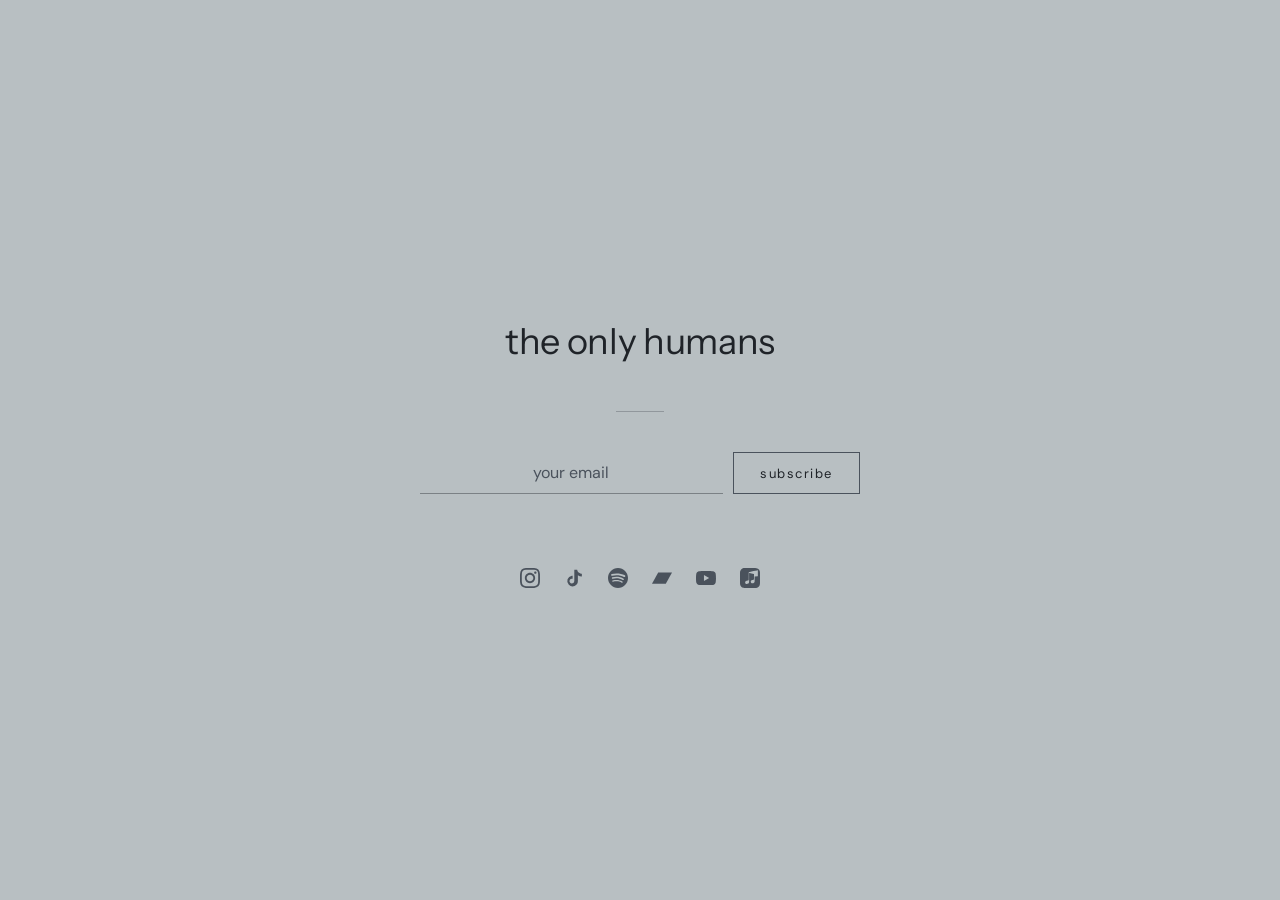
==== index.html @ 1eb821bd "Name change Published this initially with the wrong name." ====
<!DOCTYPE html>
<html lang="en">
<head>
<meta charset="UTF-8">
<meta name="viewport" content="width=device-width, initial-scale=1.0">
<title>The Only Humans</title>
<meta name="description" content="The Only Humans.">

<link rel="preconnect" href="https://fonts.googleapis.com">
<link rel="preconnect" href="https://fonts.gstatic.com" crossorigin>
<link href="https://fonts.googleapis.com/css2?family=DM+Sans:ital,opsz,wght@0,9..40,300;0,9..40,400;0,9..40,500;1,9..40,300;1,9..40,400&family=Instrument+Sans:ital,wght@0,400;0,500;0,600;1,400&display=swap" rel="stylesheet">

<style>
  :root {
    --sky:       #b8bfc2;
    --ink:       #1f2328;
    --ink-soft:  #4a525c;
    --ink-ghost: rgba(31, 35, 40, 0.45);
    --rose:      #8f5f64;
    --rose-deep: #684244;

    --sans-display: 'Instrument Sans', ui-sans-serif, system-ui, sans-serif;
    --sans-body:    'DM Sans', ui-sans-serif, system-ui, sans-serif;
  }

  * { box-sizing: border-box; margin: 0; padding: 0; }

  body {
    background: var(--sky);
    color: var(--ink);
    font-family: var(--sans-body);
    font-size: 17px;
    line-height: 1.65;
    -webkit-font-smoothing: antialiased;
    -moz-osx-font-smoothing: grayscale;
    font-feature-settings: "kern", "ss01";
    min-height: 100vh;
    display: flex;
    align-items: center;
    justify-content: center;
    padding: 40px 22px;
  }

  a { color: inherit; text-decoration: none; }

  /* ——— The whole thing is one centered block ——— */
  .center {
    width: 100%;
    max-width: 440px;
    text-align: center;
    opacity: 0;
    animation: fadeUp 1.6s ease-out 0.3s forwards;
  }

  @keyframes fadeUp {
    from { opacity: 0; transform: translateY(10px); }
    to   { opacity: 1; transform: translateY(0); }
  }

  /* wordmark */
  .wordmark {
    font-family: var(--sans-display);
    font-weight: 300;
    font-size: clamp(28px, 4vw, 36px);
    letter-spacing: -0.01em;
    text-transform: lowercase;
    color: var(--ink);
    margin-bottom: 40px;
  }

  /* hairline */
  .rule {
    width: 48px;
    height: 1px;
    background: rgba(31, 35, 40, 0.25);
    margin: 0 auto 40px;
  }

  /* ——— email form ——— */
  form {
    display: flex;
    gap: 10px;
    flex-wrap: wrap;
    justify-content: center;
    margin-bottom: 56px;
  }
  input[type="email"] {
    flex: 1 1 220px;
    min-width: 0;
    background: transparent;
    border: 0;
    border-bottom: 1px solid rgba(31, 35, 40, 0.4);
    padding: 10px 0;
    font-family: var(--sans-body);
    font-size: 16px;
    color: var(--ink);
    outline: none;
    text-align: center;
    transition: border-color 0.3s ease;
  }
  input[type="email"]:focus { border-bottom-color: var(--rose); }
  input[type="email"]::placeholder { color: var(--ink-soft); }
  button {
    background: transparent;
    border: 1px solid var(--ink-soft);
    padding: 10px 26px;
    font-family: var(--sans-body);
    font-size: 13px;
    letter-spacing: 0.12em;
    color: var(--ink);
    cursor: pointer;
    transition: all 0.3s ease;
    text-transform: lowercase;
  }
  button:hover {
    background: var(--ink);
    color: var(--sky);
    border-color: var(--ink);
  }
  .msg {
    margin-top: 14px;
    font-family: var(--sans-body);
    font-size: 13px;
    color: var(--ink-soft);
    min-height: 18px;
  }

  /* ——— socials ——— */
  .socials {
    display: flex;
    justify-content: center;
    gap: 24px;
  }
  .socials a {
    width: 20px;
    height: 20px;
    color: var(--ink-soft);
    transition: color 0.3s ease, transform 0.3s ease;
    display: inline-block;
  }
  .socials a:hover {
    color: var(--rose);
    transform: translateY(-2px);
  }
  .socials a svg { width: 100%; height: 100%; fill: currentColor; }

  @media (prefers-reduced-motion: reduce) {
    .center { opacity: 1; transform: none; animation: none; }
  }
</style>
</head>
<body>

<div class="center">

  <div class="wordmark">the only humans</div>

  <div class="rule"></div>

  <form id="mc-form"
        action="https://theonlyhumans.us20.list-manage.com/subscribe/post?u=84108416bba947e101e92ed27&amp;id=47116d12e0&amp;f_id=001f78f1f0"
        method="post" target="_blank" novalidate>
    <input type="email" name="EMAIL" placeholder="your email" required aria-label="Email address">
    <div aria-hidden="true" style="position: absolute; left: -5000px;">
      <input type="text" name="b_84108416bba947e101e92ed27_47116d12e0" tabindex="-1" value="">
    </div>
    <button type="submit">subscribe</button>
  </form>
  <div class="msg" id="mc-msg" aria-live="polite"></div>

  <div class="socials">
    <a href="https://www.instagram.com/onlyhumansmusic" target="_blank" rel="noopener" aria-label="Instagram">
      <svg viewBox="0 0 24 24" xmlns="http://www.w3.org/2000/svg"><path d="M12 2.163c3.204 0 3.584.012 4.85.07 3.252.148 4.771 1.691 4.919 4.919.058 1.265.069 1.645.069 4.849 0 3.205-.012 3.584-.069 4.849-.149 3.225-1.664 4.771-4.919 4.919-1.266.058-1.644.07-4.85.07-3.204 0-3.584-.012-4.849-.07-3.26-.149-4.771-1.699-4.919-4.92-.058-1.265-.07-1.644-.07-4.849 0-3.204.013-3.583.07-4.849.149-3.227 1.664-4.771 4.919-4.919 1.266-.057 1.645-.069 4.849-.069zm0-2.163c-3.259 0-3.667.014-4.947.072-4.358.2-6.78 2.618-6.98 6.98-.059 1.281-.073 1.689-.073 4.948 0 3.259.014 3.668.072 4.948.2 4.358 2.618 6.78 6.98 6.98 1.281.058 1.689.072 4.948.072 3.259 0 3.668-.014 4.948-.072 4.354-.2 6.782-2.618 6.979-6.98.059-1.28.073-1.689.073-4.948 0-3.259-.014-3.667-.072-4.947-.196-4.354-2.617-6.78-6.979-6.98-1.281-.059-1.69-.073-4.949-.073zm0 5.838c-3.403 0-6.162 2.759-6.162 6.162s2.759 6.163 6.162 6.163 6.162-2.759 6.162-6.163c0-3.403-2.759-6.162-6.162-6.162zm0 10.162c-2.209 0-4-1.79-4-4 0-2.209 1.791-4 4-4s4 1.791 4 4c0 2.21-1.791 4-4 4zm6.406-11.845c-.796 0-1.441.645-1.441 1.44s.645 1.44 1.441 1.44c.795 0 1.439-.645 1.439-1.44s-.644-1.44-1.439-1.44z"/></svg>
    </a>
    <a href="https://www.tiktok.com/@theonlyhumans" target="_blank" rel="noopener" aria-label="TikTok">
      <svg viewBox="0 0 24 24" xmlns="http://www.w3.org/2000/svg"><path d="M19.59 6.69a4.83 4.83 0 0 1-3.77-4.25V2h-3.45v13.67a2.89 2.89 0 0 1-5.2 1.74 2.89 2.89 0 0 1 2.31-4.64 2.93 2.93 0 0 1 .88.13V9.4a6.84 6.84 0 0 0-1-.05A6.33 6.33 0 0 0 5.8 20.1a6.34 6.34 0 0 0 10.86-4.43v-7a8.16 8.16 0 0 0 4.77 1.52v-3.4a4.85 4.85 0 0 1-1.84-.1z"/></svg>
    </a>
    <a href="https://open.spotify.com/artist/2GtcHiy7Al7LE9D8tBCENn" target="_blank" rel="noopener" aria-label="Spotify">
      <svg viewBox="0 0 24 24" xmlns="http://www.w3.org/2000/svg"><path d="M12 0C5.4 0 0 5.4 0 12s5.4 12 12 12 12-5.4 12-12S18.66 0 12 0zm5.521 17.34c-.24.359-.66.48-1.021.24-2.82-1.74-6.36-2.101-10.561-1.141-.418.122-.779-.179-.899-.539-.12-.421.18-.78.54-.9 4.56-1.021 8.52-.6 11.64 1.32.42.18.479.659.301 1.02zm1.44-3.3c-.301.42-.841.6-1.262.3-3.239-1.98-8.159-2.58-11.939-1.38-.479.12-1.02-.12-1.14-.6-.12-.48.12-1.021.6-1.141C9.6 9.9 15 10.561 18.72 12.84c.361.181.54.78.241 1.2zm.12-3.36C15.24 8.4 8.82 8.16 5.16 9.301c-.6.179-1.2-.181-1.38-.721-.18-.601.18-1.2.72-1.381 4.26-1.26 11.28-1.02 15.721 1.621.539.3.719 1.02.419 1.56-.299.421-1.02.599-1.559.3z"/></svg>
    </a>
    <a href="https://theonlyhumans.bandcamp.com/" target="_blank" rel="noopener" aria-label="Bandcamp">
      <svg viewBox="0 0 24 24" xmlns="http://www.w3.org/2000/svg"><path d="M0 18.75l7.437-13.5H24l-7.438 13.5H0z"/></svg>
    </a>
    <a href="https://www.youtube.com/@TheOnlyHumans" target="_blank" rel="noopener" aria-label="YouTube">
      <svg viewBox="0 0 24 24" xmlns="http://www.w3.org/2000/svg"><path d="M23.498 6.186a3.016 3.016 0 0 0-2.122-2.136C19.505 3.545 12 3.545 12 3.545s-7.505 0-9.377.505A3.017 3.017 0 0 0 .502 6.186C0 8.07 0 12 0 12s0 3.93.502 5.814a3.016 3.016 0 0 0 2.122 2.136c1.871.505 9.376.505 9.376.505s7.505 0 9.377-.505a3.015 3.015 0 0 0 2.122-2.136C24 15.93 24 12 24 12s0-3.93-.502-5.814zM9.545 15.568V8.432L15.818 12l-6.273 3.568z"/></svg>
    </a>
    <a href="#" target="_blank" rel="noopener" aria-label="Apple Music">
      <svg viewBox="0 0 24 24" xmlns="http://www.w3.org/2000/svg"><path d="M23.994 6.124a9.23 9.23 0 0 0-.24-2.19c-.317-1.31-1.062-2.31-2.18-3.043a5.022 5.022 0 0 0-1.877-.726 10.496 10.496 0 0 0-1.564-.15c-.04-.003-.083-.01-.124-.013H5.986c-.152.01-.303.017-.455.026-.747.043-1.49.123-2.193.4-1.336.53-2.3 1.452-2.865 2.78-.192.448-.292.925-.363 1.408-.056.392-.088.785-.1 1.18 0 .032-.007.062-.01.093v12.223c.01.14.017.283.027.424.05.815.154 1.624.497 2.373.65 1.42 1.738 2.353 3.234 2.801.42.127.856.187 1.293.228.555.053 1.11.06 1.667.06h11.03a12.5 12.5 0 0 0 1.57-.1c.822-.106 1.596-.35 2.295-.81a5.046 5.046 0 0 0 1.88-2.207c.186-.42.293-.87.37-1.324.113-.675.138-1.358.137-2.04-.002-3.8 0-7.595-.003-11.393zm-6.423 3.99v5.712c0 .417-.058.827-.244 1.206-.29.59-.76.962-1.388 1.14-.35.1-.706.157-1.07.173-.95.045-1.773-.6-1.943-1.536a1.88 1.88 0 0 1 1.006-2.03c.43-.217.89-.317 1.36-.388.35-.05.704-.104 1.05-.196.298-.077.424-.27.46-.564a.995.995 0 0 0 .006-.133c0-1.976 0-3.954.003-5.93 0-.116-.034-.196-.114-.274-.14-.138-.313-.2-.5-.24-.35-.076-.705-.143-1.058-.215l-3.65-.742c-.06-.013-.12-.02-.18-.022-.287-.01-.434.2-.402.502l.012.07v.226c0 3.19 0 6.38.001 9.567 0 .411-.043.814-.2 1.195-.295.73-.824 1.175-1.566 1.384-.346.098-.7.15-1.06.159-.927.02-1.724-.64-1.893-1.552-.144-.78.26-1.658 1.043-2.018.366-.167.755-.26 1.15-.328.44-.078.894-.112 1.324-.248.486-.154.7-.497.737-.994a1.6 1.6 0 0 0 .005-.144V5.62c0-.108.01-.218.034-.322.062-.27.244-.43.506-.484.196-.04.4-.073.6-.115 1.55-.323 3.099-.646 4.648-.966l4.157-.867c.147-.03.298-.053.45-.06.35-.016.543.17.565.524.004.06.002.116.003.174l-.003 6.54z"/></svg>
    </a>
  </div>

</div>

<script>
  const form = document.getElementById('mc-form');
  const msg = document.getElementById('mc-msg');
  form.addEventListener('submit', (e) => {
    e.preventDefault();
    const email = form.querySelector('input[type="email"]').value.trim();
    if (!email) return;
    msg.textContent = 'sending...';

    const action = form.action.replace('/post?', '/post-json?');
    const data = new URLSearchParams(new FormData(form)).toString();
    const cbName = 'mc_cb_' + Math.random().toString(36).slice(2);
    const url = `${action}&${data}&c=${cbName}`;

    const script = document.createElement('script');
    window[cbName] = (res) => {
      if (res.result === 'success') {
        msg.textContent = 'thank you.';
        form.reset();
      } else {
        const clean = (res.msg || 'something went wrong. please try again.').replace(/<[^>]*>/g, '');
        msg.textContent = clean;
      }
      delete window[cbName];
      script.remove();
    };
    script.src = url;
    script.onerror = () => { msg.textContent = 'something went wrong. please try again.'; };
    document.body.appendChild(script);
  });
</script>

</body>
</html>
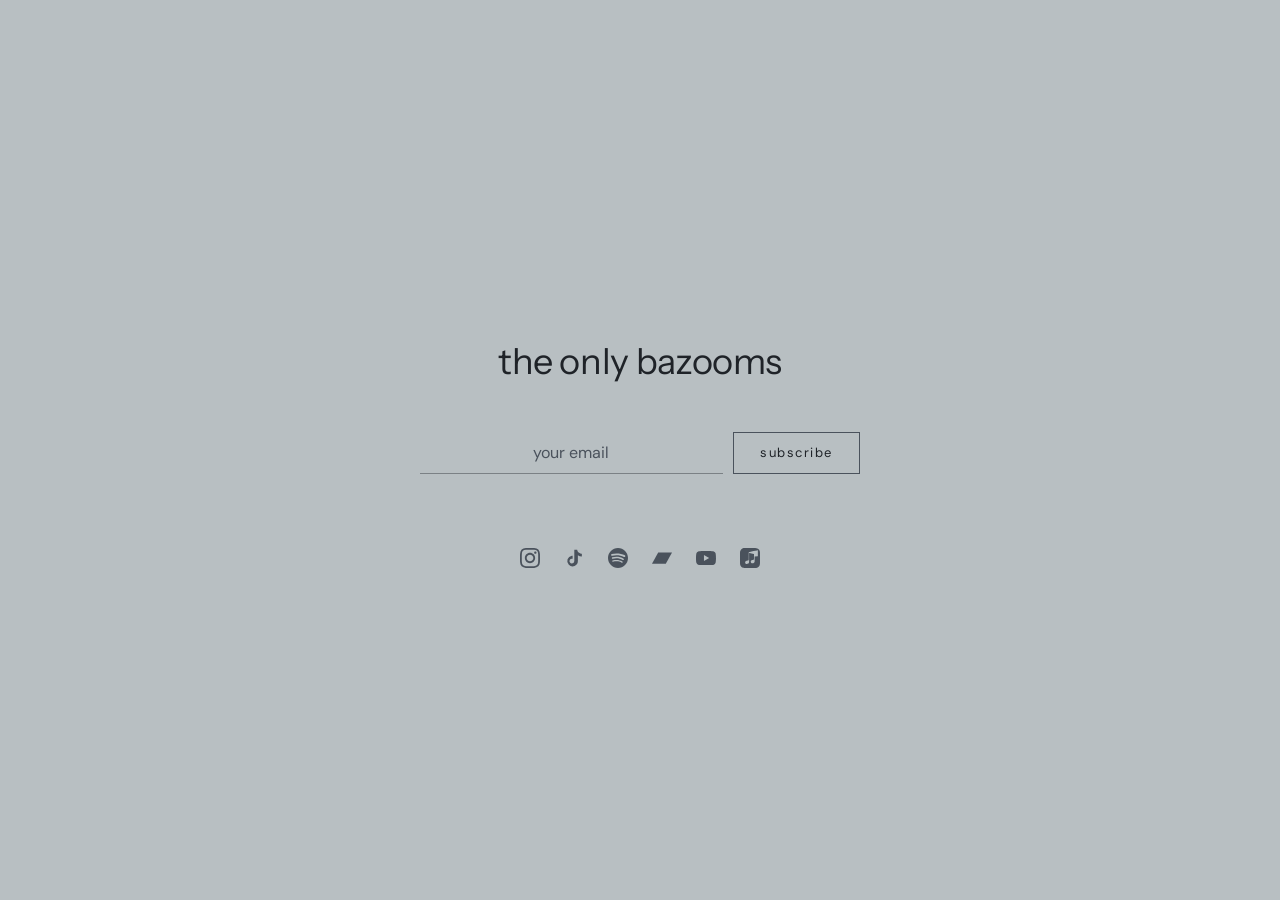
==== commit b71a3527: "Test Deploy Testing to see if the deploy pipeline works" ====
--- a/index.html
+++ b/index.html
@@ -153,9 +153,7 @@
 
 <div class="center">
 
-  <div class="wordmark">the only humans</div>
-
-  <div class="rule"></div>
+  <div class="wordmark">the only bazooms</div>
 
   <form id="mc-form"
         action="https://theonlyhumans.us20.list-manage.com/subscribe/post?u=84108416bba947e101e92ed27&amp;id=47116d12e0&amp;f_id=001f78f1f0"
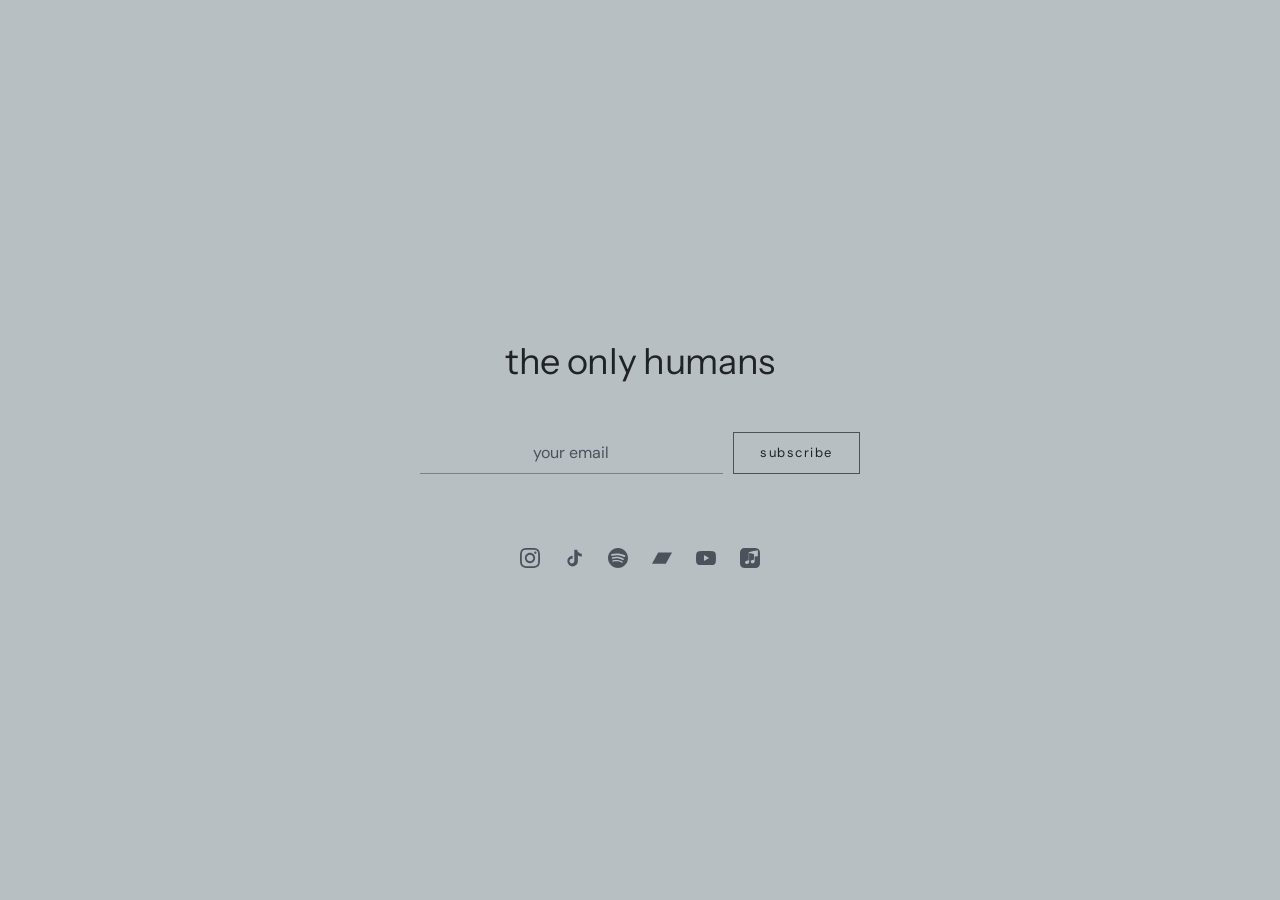
==== commit d9008a0e: "Undoing The Only Bazooms Reverting from test. Just making sure it all works." ====
--- a/index.html
+++ b/index.html
@@ -153,7 +153,7 @@
 
 <div class="center">
 
-  <div class="wordmark">the only bazooms</div>
+  <div class="wordmark">the only humans</div>
 
   <form id="mc-form"
         action="https://theonlyhumans.us20.list-manage.com/subscribe/post?u=84108416bba947e101e92ed27&amp;id=47116d12e0&amp;f_id=001f78f1f0"
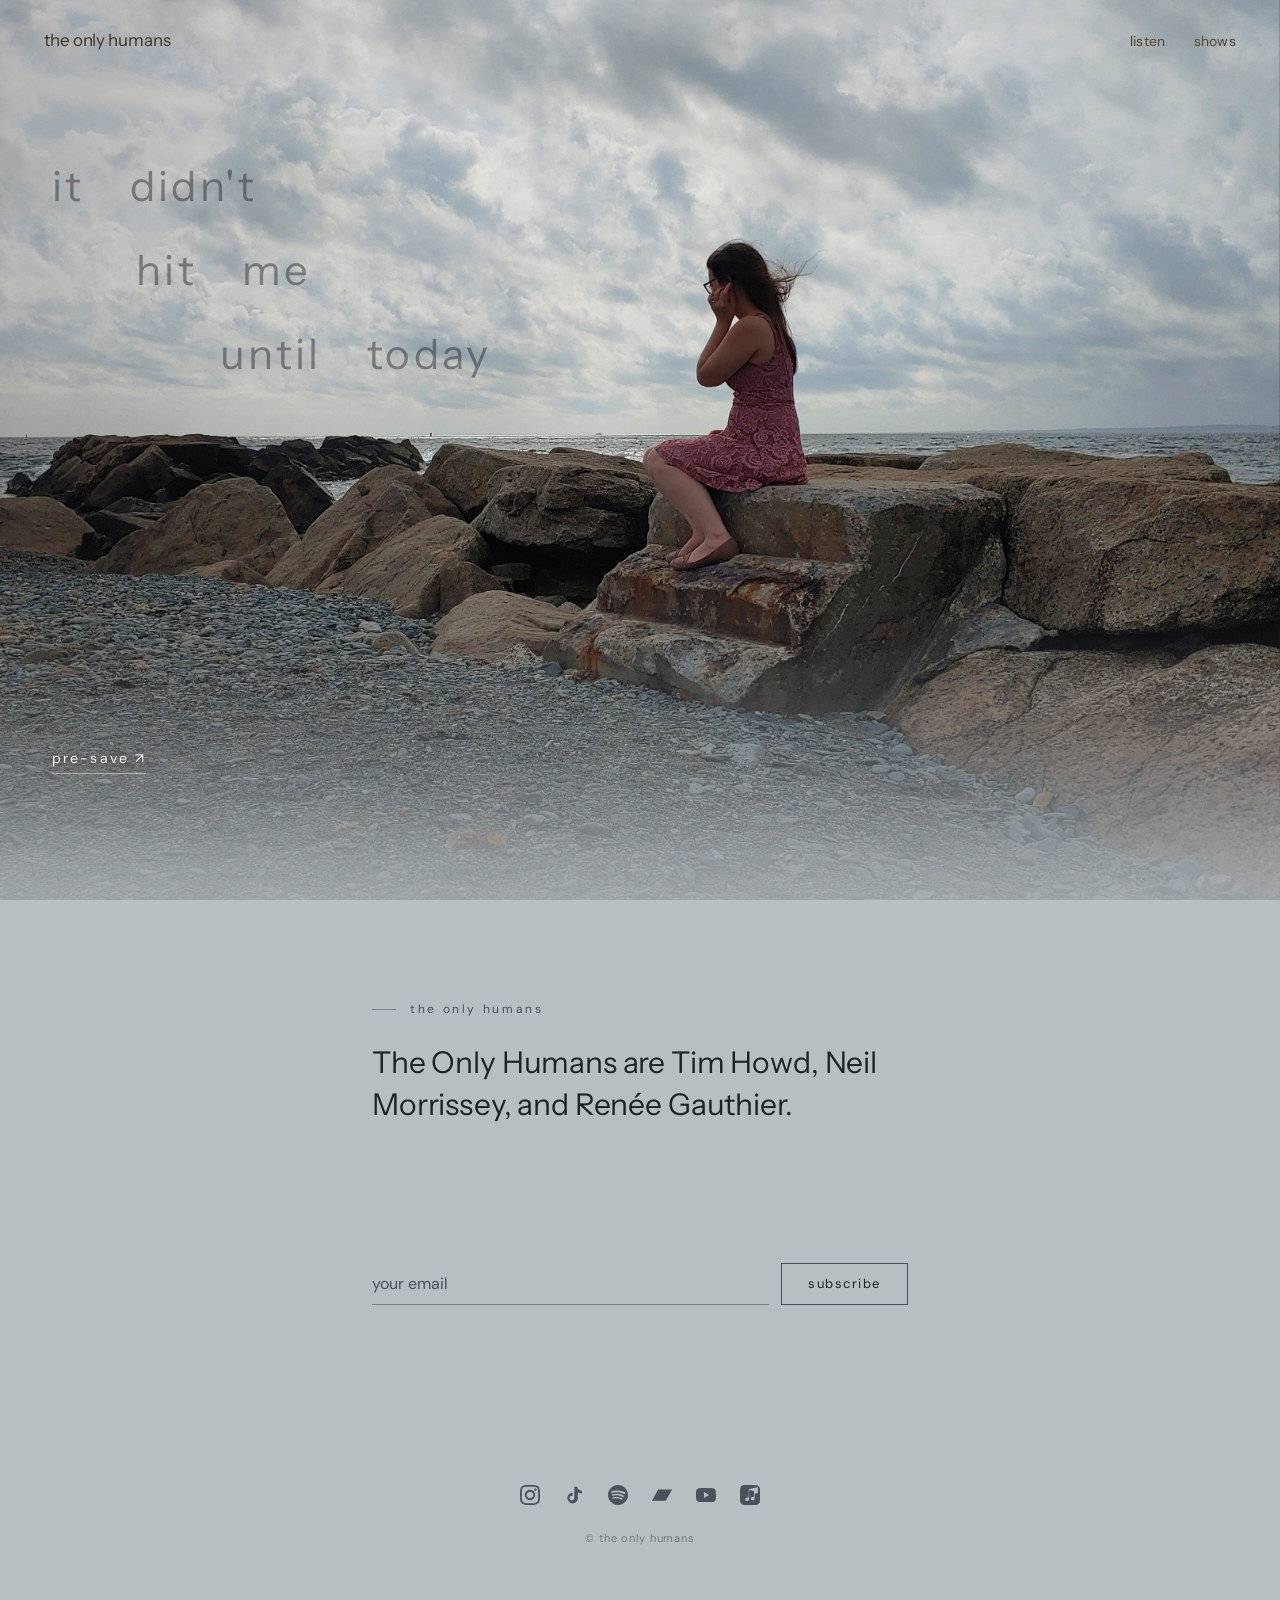
==== commit 69853e4e: "Pushed official website to coincide with EP launch" ====
--- a/index.html
+++ b/index.html
@@ -3,223 +3,77 @@
 <head>
 <meta charset="UTF-8">
 <meta name="viewport" content="width=device-width, initial-scale=1.0">
-<title>The Only Humans</title>
-<meta name="description" content="The Only Humans.">
-
+<title>The Only Humans — It Didn't Hit Me Until Today</title>
 <link rel="preconnect" href="https://fonts.googleapis.com">
 <link rel="preconnect" href="https://fonts.gstatic.com" crossorigin>
 <link href="https://fonts.googleapis.com/css2?family=DM+Sans:ital,opsz,wght@0,9..40,300;0,9..40,400;0,9..40,500;1,9..40,300;1,9..40,400&family=Instrument+Sans:ital,wght@0,400;0,500;0,600;1,400&display=swap" rel="stylesheet">
-
-<style>
-  :root {
-    --sky:       #b8bfc2;
-    --ink:       #1f2328;
-    --ink-soft:  #4a525c;
-    --ink-ghost: rgba(31, 35, 40, 0.45);
-    --rose:      #8f5f64;
-    --rose-deep: #684244;
-
-    --sans-display: 'Instrument Sans', ui-sans-serif, system-ui, sans-serif;
-    --sans-body:    'DM Sans', ui-sans-serif, system-ui, sans-serif;
-  }
-
-  * { box-sizing: border-box; margin: 0; padding: 0; }
-
-  body {
-    background: var(--sky);
-    color: var(--ink);
-    font-family: var(--sans-body);
-    font-size: 17px;
-    line-height: 1.65;
-    -webkit-font-smoothing: antialiased;
-    -moz-osx-font-smoothing: grayscale;
-    font-feature-settings: "kern", "ss01";
-    min-height: 100vh;
-    display: flex;
-    align-items: center;
-    justify-content: center;
-    padding: 40px 22px;
-  }
-
-  a { color: inherit; text-decoration: none; }
-
-  /* ——— The whole thing is one centered block ——— */
-  .center {
-    width: 100%;
-    max-width: 440px;
-    text-align: center;
-    opacity: 0;
-    animation: fadeUp 1.6s ease-out 0.3s forwards;
-  }
-
-  @keyframes fadeUp {
-    from { opacity: 0; transform: translateY(10px); }
-    to   { opacity: 1; transform: translateY(0); }
-  }
-
-  /* wordmark */
-  .wordmark {
-    font-family: var(--sans-display);
-    font-weight: 300;
-    font-size: clamp(28px, 4vw, 36px);
-    letter-spacing: -0.01em;
-    text-transform: lowercase;
-    color: var(--ink);
-    margin-bottom: 40px;
-  }
-
-  /* hairline */
-  .rule {
-    width: 48px;
-    height: 1px;
-    background: rgba(31, 35, 40, 0.25);
-    margin: 0 auto 40px;
-  }
-
-  /* ——— email form ——— */
-  form {
-    display: flex;
-    gap: 10px;
-    flex-wrap: wrap;
-    justify-content: center;
-    margin-bottom: 56px;
-  }
-  input[type="email"] {
-    flex: 1 1 220px;
-    min-width: 0;
-    background: transparent;
-    border: 0;
-    border-bottom: 1px solid rgba(31, 35, 40, 0.4);
-    padding: 10px 0;
-    font-family: var(--sans-body);
-    font-size: 16px;
-    color: var(--ink);
-    outline: none;
-    text-align: center;
-    transition: border-color 0.3s ease;
-  }
-  input[type="email"]:focus { border-bottom-color: var(--rose); }
-  input[type="email"]::placeholder { color: var(--ink-soft); }
-  button {
-    background: transparent;
-    border: 1px solid var(--ink-soft);
-    padding: 10px 26px;
-    font-family: var(--sans-body);
-    font-size: 13px;
-    letter-spacing: 0.12em;
-    color: var(--ink);
-    cursor: pointer;
-    transition: all 0.3s ease;
-    text-transform: lowercase;
-  }
-  button:hover {
-    background: var(--ink);
-    color: var(--sky);
-    border-color: var(--ink);
-  }
-  .msg {
-    margin-top: 14px;
-    font-family: var(--sans-body);
-    font-size: 13px;
-    color: var(--ink-soft);
-    min-height: 18px;
-  }
-
-  /* ——— socials ——— */
-  .socials {
-    display: flex;
-    justify-content: center;
-    gap: 24px;
-  }
-  .socials a {
-    width: 20px;
-    height: 20px;
-    color: var(--ink-soft);
-    transition: color 0.3s ease, transform 0.3s ease;
-    display: inline-block;
-  }
-  .socials a:hover {
-    color: var(--rose);
-    transform: translateY(-2px);
-  }
-  .socials a svg { width: 100%; height: 100%; fill: currentColor; }
-
-  @media (prefers-reduced-motion: reduce) {
-    .center { opacity: 1; transform: none; animation: none; }
-  }
-</style>
+<link rel="stylesheet" href="style.css">
 </head>
 <body>
 
-<div class="center">
-
-  <div class="wordmark">the only humans</div>
-
-  <form id="mc-form"
-        action="https://theonlyhumans.us20.list-manage.com/subscribe/post?u=84108416bba947e101e92ed27&amp;id=47116d12e0&amp;f_id=001f78f1f0"
-        method="post" target="_blank" novalidate>
-    <input type="email" name="EMAIL" placeholder="your email" required aria-label="Email address">
-    <div aria-hidden="true" style="position: absolute; left: -5000px;">
-      <input type="text" name="b_84108416bba947e101e92ed27_47116d12e0" tabindex="-1" value="">
-    </div>
-    <button type="submit">subscribe</button>
-  </form>
-  <div class="msg" id="mc-msg" aria-live="polite"></div>
-
-  <div class="socials">
-    <a href="https://www.instagram.com/onlyhumansmusic" target="_blank" rel="noopener" aria-label="Instagram">
-      <svg viewBox="0 0 24 24" xmlns="http://www.w3.org/2000/svg"><path d="M12 2.163c3.204 0 3.584.012 4.85.07 3.252.148 4.771 1.691 4.919 4.919.058 1.265.069 1.645.069 4.849 0 3.205-.012 3.584-.069 4.849-.149 3.225-1.664 4.771-4.919 4.919-1.266.058-1.644.07-4.85.07-3.204 0-3.584-.012-4.849-.07-3.26-.149-4.771-1.699-4.919-4.92-.058-1.265-.07-1.644-.07-4.849 0-3.204.013-3.583.07-4.849.149-3.227 1.664-4.771 4.919-4.919 1.266-.057 1.645-.069 4.849-.069zm0-2.163c-3.259 0-3.667.014-4.947.072-4.358.2-6.78 2.618-6.98 6.98-.059 1.281-.073 1.689-.073 4.948 0 3.259.014 3.668.072 4.948.2 4.358 2.618 6.78 6.98 6.98 1.281.058 1.689.072 4.948.072 3.259 0 3.668-.014 4.948-.072 4.354-.2 6.782-2.618 6.979-6.98.059-1.28.073-1.689.073-4.948 0-3.259-.014-3.667-.072-4.947-.196-4.354-2.617-6.78-6.979-6.98-1.281-.059-1.69-.073-4.949-.073zm0 5.838c-3.403 0-6.162 2.759-6.162 6.162s2.759 6.163 6.162 6.163 6.162-2.759 6.162-6.163c0-3.403-2.759-6.162-6.162-6.162zm0 10.162c-2.209 0-4-1.79-4-4 0-2.209 1.791-4 4-4s4 1.791 4 4c0 2.21-1.791 4-4 4zm6.406-11.845c-.796 0-1.441.645-1.441 1.44s.645 1.44 1.441 1.44c.795 0 1.439-.645 1.439-1.44s-.644-1.44-1.439-1.44z"/></svg>
-    </a>
-    <a href="https://www.tiktok.com/@theonlyhumans" target="_blank" rel="noopener" aria-label="TikTok">
-      <svg viewBox="0 0 24 24" xmlns="http://www.w3.org/2000/svg"><path d="M19.59 6.69a4.83 4.83 0 0 1-3.77-4.25V2h-3.45v13.67a2.89 2.89 0 0 1-5.2 1.74 2.89 2.89 0 0 1 2.31-4.64 2.93 2.93 0 0 1 .88.13V9.4a6.84 6.84 0 0 0-1-.05A6.33 6.33 0 0 0 5.8 20.1a6.34 6.34 0 0 0 10.86-4.43v-7a8.16 8.16 0 0 0 4.77 1.52v-3.4a4.85 4.85 0 0 1-1.84-.1z"/></svg>
-    </a>
-    <a href="https://open.spotify.com/artist/2GtcHiy7Al7LE9D8tBCENn" target="_blank" rel="noopener" aria-label="Spotify">
-      <svg viewBox="0 0 24 24" xmlns="http://www.w3.org/2000/svg"><path d="M12 0C5.4 0 0 5.4 0 12s5.4 12 12 12 12-5.4 12-12S18.66 0 12 0zm5.521 17.34c-.24.359-.66.48-1.021.24-2.82-1.74-6.36-2.101-10.561-1.141-.418.122-.779-.179-.899-.539-.12-.421.18-.78.54-.9 4.56-1.021 8.52-.6 11.64 1.32.42.18.479.659.301 1.02zm1.44-3.3c-.301.42-.841.6-1.262.3-3.239-1.98-8.159-2.58-11.939-1.38-.479.12-1.02-.12-1.14-.6-.12-.48.12-1.021.6-1.141C9.6 9.9 15 10.561 18.72 12.84c.361.181.54.78.241 1.2zm.12-3.36C15.24 8.4 8.82 8.16 5.16 9.301c-.6.179-1.2-.181-1.38-.721-.18-.601.18-1.2.72-1.381 4.26-1.26 11.28-1.02 15.721 1.621.539.3.719 1.02.419 1.56-.299.421-1.02.599-1.559.3z"/></svg>
-    </a>
-    <a href="https://theonlyhumans.bandcamp.com/" target="_blank" rel="noopener" aria-label="Bandcamp">
-      <svg viewBox="0 0 24 24" xmlns="http://www.w3.org/2000/svg"><path d="M0 18.75l7.437-13.5H24l-7.438 13.5H0z"/></svg>
-    </a>
-    <a href="https://www.youtube.com/@TheOnlyHumans" target="_blank" rel="noopener" aria-label="YouTube">
-      <svg viewBox="0 0 24 24" xmlns="http://www.w3.org/2000/svg"><path d="M23.498 6.186a3.016 3.016 0 0 0-2.122-2.136C19.505 3.545 12 3.545 12 3.545s-7.505 0-9.377.505A3.017 3.017 0 0 0 .502 6.186C0 8.07 0 12 0 12s0 3.93.502 5.814a3.016 3.016 0 0 0 2.122 2.136c1.871.505 9.376.505 9.376.505s7.505 0 9.377-.505a3.015 3.015 0 0 0 2.122-2.136C24 15.93 24 12 24 12s0-3.93-.502-5.814zM9.545 15.568V8.432L15.818 12l-6.273 3.568z"/></svg>
-    </a>
-    <a href="#" target="_blank" rel="noopener" aria-label="Apple Music">
-      <svg viewBox="0 0 24 24" xmlns="http://www.w3.org/2000/svg"><path d="M23.994 6.124a9.23 9.23 0 0 0-.24-2.19c-.317-1.31-1.062-2.31-2.18-3.043a5.022 5.022 0 0 0-1.877-.726 10.496 10.496 0 0 0-1.564-.15c-.04-.003-.083-.01-.124-.013H5.986c-.152.01-.303.017-.455.026-.747.043-1.49.123-2.193.4-1.336.53-2.3 1.452-2.865 2.78-.192.448-.292.925-.363 1.408-.056.392-.088.785-.1 1.18 0 .032-.007.062-.01.093v12.223c.01.14.017.283.027.424.05.815.154 1.624.497 2.373.65 1.42 1.738 2.353 3.234 2.801.42.127.856.187 1.293.228.555.053 1.11.06 1.667.06h11.03a12.5 12.5 0 0 0 1.57-.1c.822-.106 1.596-.35 2.295-.81a5.046 5.046 0 0 0 1.88-2.207c.186-.42.293-.87.37-1.324.113-.675.138-1.358.137-2.04-.002-3.8 0-7.595-.003-11.393zm-6.423 3.99v5.712c0 .417-.058.827-.244 1.206-.29.59-.76.962-1.388 1.14-.35.1-.706.157-1.07.173-.95.045-1.773-.6-1.943-1.536a1.88 1.88 0 0 1 1.006-2.03c.43-.217.89-.317 1.36-.388.35-.05.704-.104 1.05-.196.298-.077.424-.27.46-.564a.995.995 0 0 0 .006-.133c0-1.976 0-3.954.003-5.93 0-.116-.034-.196-.114-.274-.14-.138-.313-.2-.5-.24-.35-.076-.705-.143-1.058-.215l-3.65-.742c-.06-.013-.12-.02-.18-.022-.287-.01-.434.2-.402.502l.012.07v.226c0 3.19 0 6.38.001 9.567 0 .411-.043.814-.2 1.195-.295.73-.824 1.175-1.566 1.384-.346.098-.7.15-1.06.159-.927.02-1.724-.64-1.893-1.552-.144-.78.26-1.658 1.043-2.018.366-.167.755-.26 1.15-.328.44-.078.894-.112 1.324-.248.486-.154.7-.497.737-.994a1.6 1.6 0 0 0 .005-.144V5.62c0-.108.01-.218.034-.322.062-.27.244-.43.506-.484.196-.04.4-.073.6-.115 1.55-.323 3.099-.646 4.648-.966l4.157-.867c.147-.03.298-.053.45-.06.35-.016.543.17.565.524.004.06.002.116.003.174l-.003 6.54z"/></svg>
-    </a>
-  </div>
-
+<div class="hero-fixed" aria-hidden="true">
+  <img src="assets/hero.png" alt="">
 </div>
 
-<script>
-  const form = document.getElementById('mc-form');
-  const msg = document.getElementById('mc-msg');
-  form.addEventListener('submit', (e) => {
-    e.preventDefault();
-    const email = form.querySelector('input[type="email"]').value.trim();
-    if (!email) return;
-    msg.textContent = 'sending...';
+<nav class="topnav">
+  <a href="index.html" class="wordmark">the only humans</a>
+  <ul>
+    <li><a href="listen.html" data-page="listen.html">listen</a></li>
+    <li><a href="shows.html" data-page="shows.html">shows</a></li>
+  </ul>
+</nav>
+<header class="home-hero" id="top">
+  <div class="drift" aria-label="It Didn't Hit Me Until Today">
+    <span class="line line-1">
+      <span class="w" style="animation-delay: 0.8s">it</span>
+      <span class="w" style="animation-delay: 1.1s">didn't</span>
+    </span>
+    <span class="line line-2">
+      <span class="w" style="animation-delay: 1.4s">hit</span>
+      <span class="w" style="animation-delay: 1.7s">me</span>
+    </span>
+    <span class="line line-3">
+      <span class="w" style="animation-delay: 2.0s">until</span>
+      <span class="w" style="animation-delay: 2.3s">today</span>
+    </span>
+  </div>
+  <a class="cta" href="https://distrokid.com/hyperfollow/theonlyhumans/its-a-beautiful-night-i-think-ill-disappear-forever" target="_blank" rel="noopener">pre-save<span class="arrow">↗</span></a>
+</header>
 
-    const action = form.action.replace('/post?', '/post-json?');
-    const data = new URLSearchParams(new FormData(form)).toString();
-    const cbName = 'mc_cb_' + Math.random().toString(36).slice(2);
-    const url = `${action}&${data}&c=${cbName}`;
+<main class="content">
 
-    const script = document.createElement('script');
-    window[cbName] = (res) => {
-      if (res.result === 'success') {
-        msg.textContent = 'thank you.';
-        form.reset();
-      } else {
-        const clean = (res.msg || 'something went wrong. please try again.').replace(/<[^>]*>/g, '');
-        msg.textContent = clean;
-      }
-      delete window[cbName];
-      script.remove();
-    };
-    script.src = url;
-    script.onerror = () => { msg.textContent = 'something went wrong. please try again.'; };
-    document.body.appendChild(script);
-  });
-</script>
+  <section class="bio intro">
+    <div class="label">the only humans</div>
+    <p>The Only Humans are Tim Howd, Neil Morrissey, and Renée Gauthier.</p>
+  </section>
 
+  <section id="newsletter">
+    <form class="newsletter-form" id="mc-form"
+          action="https://theonlyhumans.us20.list-manage.com/subscribe/post?u=84108416bba947e101e92ed27&amp;id=47116d12e0&amp;f_id=001f78f1f0"
+          method="post" target="_blank" novalidate>
+      <input type="email" name="EMAIL" placeholder="your email" required aria-label="Email address">
+      <div aria-hidden="true" style="position: absolute; left: -5000px;">
+        <input type="text" name="b_84108416bba947e101e92ed27_47116d12e0" tabindex="-1" value="">
+      </div>
+      <button type="submit">subscribe</button>
+    </form>
+    <div class="newsletter-msg" id="mc-msg" aria-live="polite"></div>
+  </section>
+
+  <footer>
+    <div class="socials">
+    <a href="https://www.instagram.com/onlyhumansmusic" target="_blank" rel="noopener" aria-label="Instagram"><svg viewBox="0 0 24 24" xmlns="http://www.w3.org/2000/svg"><path d="M12 2.163c3.204 0 3.584.012 4.85.07 3.252.148 4.771 1.691 4.919 4.919.058 1.265.069 1.645.069 4.849 0 3.205-.012 3.584-.069 4.849-.149 3.225-1.664 4.771-4.919 4.919-1.266.058-1.644.07-4.85.07-3.204 0-3.584-.012-4.849-.07-3.26-.149-4.771-1.699-4.919-4.92-.058-1.265-.07-1.644-.07-4.849 0-3.204.013-3.583.07-4.849.149-3.227 1.664-4.771 4.919-4.919 1.266-.057 1.645-.069 4.849-.069zm0-2.163c-3.259 0-3.667.014-4.947.072-4.358.2-6.78 2.618-6.98 6.98-.059 1.281-.073 1.689-.073 4.948 0 3.259.014 3.668.072 4.948.2 4.358 2.618 6.78 6.98 6.98 1.281.058 1.689.072 4.948.072 3.259 0 3.668-.014 4.948-.072 4.354-.2 6.782-2.618 6.979-6.98.059-1.28.073-1.689.073-4.948 0-3.259-.014-3.667-.072-4.947-.196-4.354-2.617-6.78-6.979-6.98-1.281-.059-1.69-.073-4.949-.073zm0 5.838c-3.403 0-6.162 2.759-6.162 6.162s2.759 6.163 6.162 6.163 6.162-2.759 6.162-6.163c0-3.403-2.759-6.162-6.162-6.162zm0 10.162c-2.209 0-4-1.79-4-4 0-2.209 1.791-4 4-4s4 1.791 4 4c0 2.21-1.791 4-4 4zm6.406-11.845c-.796 0-1.441.645-1.441 1.44s.645 1.44 1.441 1.44c.795 0 1.439-.645 1.439-1.44s-.644-1.44-1.439-1.44z"/></svg></a>
+    <a href="https://www.tiktok.com/@theonlyhumans" target="_blank" rel="noopener" aria-label="TikTok"><svg viewBox="0 0 24 24" xmlns="http://www.w3.org/2000/svg"><path d="M19.59 6.69a4.83 4.83 0 0 1-3.77-4.25V2h-3.45v13.67a2.89 2.89 0 0 1-5.2 1.74 2.89 2.89 0 0 1 2.31-4.64 2.93 2.93 0 0 1 .88.13V9.4a6.84 6.84 0 0 0-1-.05A6.33 6.33 0 0 0 5.8 20.1a6.34 6.34 0 0 0 10.86-4.43v-7a8.16 8.16 0 0 0 4.77 1.52v-3.4a4.85 4.85 0 0 1-1.84-.1z"/></svg></a>
+    <a href="https://open.spotify.com/artist/2GtcHiy7Al7LE9D8tBCENn" target="_blank" rel="noopener" aria-label="Spotify"><svg viewBox="0 0 24 24" xmlns="http://www.w3.org/2000/svg"><path d="M12 0C5.4 0 0 5.4 0 12s5.4 12 12 12 12-5.4 12-12S18.66 0 12 0zm5.521 17.34c-.24.359-.66.48-1.021.24-2.82-1.74-6.36-2.101-10.561-1.141-.418.122-.779-.179-.899-.539-.12-.421.18-.78.54-.9 4.56-1.021 8.52-.6 11.64 1.32.42.18.479.659.301 1.02zm1.44-3.3c-.301.42-.841.6-1.262.3-3.239-1.98-8.159-2.58-11.939-1.38-.479.12-1.02-.12-1.14-.6-.12-.48.12-1.021.6-1.141C9.6 9.9 15 10.561 18.72 12.84c.361.181.54.78.241 1.2zm.12-3.36C15.24 8.4 8.82 8.16 5.16 9.301c-.6.179-1.2-.181-1.38-.721-.18-.601.18-1.2.72-1.381 4.26-1.26 11.28-1.02 15.721 1.621.539.3.719 1.02.419 1.56-.299.421-1.02.599-1.559.3z"/></svg></a>
+    <a href="https://theonlyhumans.bandcamp.com/" target="_blank" rel="noopener" aria-label="Bandcamp"><svg viewBox="0 0 24 24" xmlns="http://www.w3.org/2000/svg"><path d="M0 18.75l7.437-13.5H24l-7.438 13.5H0z"/></svg></a>
+    <a href="https://www.youtube.com/@TheOnlyHumans" target="_blank" rel="noopener" aria-label="YouTube"><svg viewBox="0 0 24 24" xmlns="http://www.w3.org/2000/svg"><path d="M23.498 6.186a3.016 3.016 0 0 0-2.122-2.136C19.505 3.545 12 3.545 12 3.545s-7.505 0-9.377.505A3.017 3.017 0 0 0 .502 6.186C0 8.07 0 12 0 12s0 3.93.502 5.814a3.016 3.016 0 0 0 2.122 2.136c1.871.505 9.376.505 9.376.505s7.505 0 9.377-.505a3.015 3.015 0 0 0 2.122-2.136C24 15.93 24 12 24 12s0-3.93-.502-5.814zM9.545 15.568V8.432L15.818 12l-6.273 3.568z"/></svg></a>
+    <a href="https://music.apple.com/us/artist/the-only-humans/1313611847" target="_blank" rel="noopener" aria-label="Apple Music"><svg viewBox="0 0 24 24" xmlns="http://www.w3.org/2000/svg"><path d="M23.994 6.124a9.23 9.23 0 0 0-.24-2.19c-.317-1.31-1.062-2.31-2.18-3.043a5.022 5.022 0 0 0-1.877-.726 10.496 10.496 0 0 0-1.564-.15c-.04-.003-.083-.01-.124-.013H5.986c-.152.01-.303.017-.455.026-.747.043-1.49.123-2.193.4-1.336.53-2.3 1.452-2.865 2.78-.192.448-.292.925-.363 1.408-.056.392-.088.785-.1 1.18 0 .032-.007.062-.01.093v12.223c.01.14.017.283.027.424.05.815.154 1.624.497 2.373.65 1.42 1.738 2.353 3.234 2.801.42.127.856.187 1.293.228.555.053 1.11.06 1.667.06h11.03a12.5 12.5 0 0 0 1.57-.1c.822-.106 1.596-.35 2.295-.81a5.046 5.046 0 0 0 1.88-2.207c.186-.42.293-.87.37-1.324.113-.675.138-1.358.137-2.04-.002-3.8 0-7.595-.003-11.393zm-6.423 3.99v5.712c0 .417-.058.827-.244 1.206-.29.59-.76.962-1.388 1.14-.35.1-.706.157-1.07.173-.95.045-1.773-.6-1.943-1.536a1.88 1.88 0 0 1 1.006-2.03c.43-.217.89-.317 1.36-.388.35-.05.704-.104 1.05-.196.298-.077.424-.27.46-.564a.995.995 0 0 0 .006-.133c0-1.976 0-3.954.003-5.93 0-.116-.034-.196-.114-.274-.14-.138-.313-.2-.5-.24-.35-.076-.705-.143-1.058-.215l-3.65-.742c-.06-.013-.12-.02-.18-.022-.287-.01-.434.2-.402.502l.012.07v.226c0 3.19 0 6.38.001 9.567 0 .411-.043.814-.2 1.195-.295.73-.824 1.175-1.566 1.384-.346.098-.7.15-1.06.159-.927.02-1.724-.64-1.893-1.552-.144-.78.26-1.658 1.043-2.018.366-.167.755-.26 1.15-.328.44-.078.894-.112 1.324-.248.486-.154.7-.497.737-.994a1.6 1.6 0 0 0 .005-.144V5.62c0-.108.01-.218.034-.322.062-.27.244-.43.506-.484.196-.04.4-.073.6-.115 1.55-.323 3.099-.646 4.648-.966l4.157-.867c.147-.03.298-.053.45-.06.35-.016.543.17.565.524.004.06.002.116.003.174l-.003 6.54z"/></svg></a>
+    </div>
+    <div class="copy">© the only humans</div>
+  </footer>
+
+</main>
+
+<script src="site.js"></script>
 </body>
-</html>
+</html>
--- a/style.css
+++ b/style.css
@@ -0,0 +1,544 @@
+/* ============================================================
+   The Only Humans — v4 stylesheet
+   ============================================================ */
+
+:root {
+  /* palette — recalibrated for the color-graded cover.
+     cooler, more desaturated, slightly lighter than v1-v4. */
+  --sky:       #b8bfc2;       /* lifted and desaturated from #aab4bc */
+  --sky-rgb:   184, 191, 194;
+  --sky-deep:  #8e9599;       /* cooler, less blue */
+  --fog:       #d0d4d4;       /* lighter panel, pulled from the bright cloud */
+  --mist:      #dddfdf;       /* NEW — brightest cloud tone, for subtle lifts */
+  --ink:       #1f2328;       /* unchanged — still the right near-black */
+  --ink-soft:  #4a525c;       /* unchanged */
+  --ink-ghost: rgba(31, 35, 40, 0.45);
+  --rose:      #8f5f64;       /* slightly dustier/browner than #9a6269 */
+  --rose-deep: #684244;
+  --veil:      rgba(184, 191, 194, 0.82);
+
+  --sans-display: 'Instrument Sans', ui-sans-serif, system-ui, sans-serif;
+  --sans-body:    'DM Sans', ui-sans-serif, system-ui, sans-serif;
+
+  --measure: 640px;
+}
+
+* { box-sizing: border-box; margin: 0; padding: 0; }
+html { scroll-behavior: smooth; }
+
+body {
+  background: var(--sky);
+  color: var(--ink);
+  font-family: var(--sans-body);
+  font-size: 17px;
+  line-height: 1.65;
+  -webkit-font-smoothing: antialiased;
+  -moz-osx-font-smoothing: grayscale;
+  font-feature-settings: "kern", "ss01";
+  overflow-x: hidden;
+}
+
+a { color: inherit; text-decoration: none; }
+img { display: block; max-width: 100%; }
+
+/* ============================================================
+   FIXED HERO (behind everything, every page)
+   ============================================================ */
+.hero-fixed {
+  position: fixed;
+  inset: 0;
+  z-index: 0;
+  overflow: hidden;
+  background: #1a1d22;
+}
+.hero-fixed img {
+  width: 100%;
+  height: 100%;
+  object-fit: cover;
+  object-position: center 38%;
+  opacity: 0;
+  animation: heroIn 2.4s ease-out 0.2s forwards;
+}
+.hero-fixed::after {
+  content: '';
+  position: absolute;
+  inset: 0;
+  background:
+    radial-gradient(ellipse at 70% 60%, transparent 30%, rgba(26, 29, 34, 0.22) 100%),
+    linear-gradient(to bottom, transparent 60%, rgba(26, 29, 34, 0.35) 100%);
+  pointer-events: none;
+}
+@keyframes heroIn { to { opacity: 1; } }
+
+/* ============================================================
+   TOP NAV
+   ============================================================ */
+.topnav {
+  position: fixed;
+  top: 0; left: 0; right: 0;
+  z-index: 20;
+  display: flex;
+  justify-content: space-between;
+  align-items: baseline;
+  padding: 26px 44px;
+  color: #e9e3d8;
+  mix-blend-mode: difference;
+  font-family: var(--sans-body);
+  font-size: 14px;
+  letter-spacing: 0.02em;
+}
+.topnav .wordmark {
+  font-family: var(--sans-display);
+  font-weight: 400;
+  font-size: 17px;
+  letter-spacing: -0.005em;
+}
+.topnav ul { display: flex; gap: 28px; list-style: none; }
+.topnav ul a {
+  position: relative;
+  padding-bottom: 2px;
+  opacity: 0.85;
+  transition: opacity 0.3s ease;
+}
+.topnav ul a::after {
+  content: '';
+  position: absolute;
+  left: 0; right: 0; bottom: 0;
+  height: 1px;
+  background: currentColor;
+  transform: scaleX(0);
+  transform-origin: left;
+  transition: transform 0.4s ease;
+}
+.topnav ul a:hover { opacity: 1; }
+.topnav ul a:hover::after,
+.topnav ul a.active::after { transform: scaleX(1); }
+
+/* ============================================================
+   HOME HERO — drifting title (BASE styles, variant files override)
+   ============================================================ */
+.home-hero {
+  position: relative;
+  height: 100vh;
+  min-height: 640px;
+  z-index: 2;
+  pointer-events: none;
+}
+
+.home-hero .drift {
+  position: absolute;
+  font-family: var(--sans-display);
+  font-weight: 300;
+  color: rgba(31, 35, 40, 0.45);  /* fades into the clouds */
+  text-transform: lowercase;
+  pointer-events: auto;
+}
+.home-hero .drift .w {
+  display: inline-block;
+  opacity: 0;
+  animation: driftIn 2s ease-out forwards;
+}
+@keyframes driftIn {
+  from { opacity: 0; transform: translateX(-10px); filter: blur(3px); }
+  to   { opacity: 1; transform: translateX(0); filter: blur(0); }
+}
+
+/* descending title — all six words in three lines, stepping right.
+   Sized to feel present on mobile too (this is the only variant we ship). */
+.home-hero .drift {
+  top: 16vh;
+  left: 52px;
+  right: 30%;
+  font-size: clamp(30px, 3.4vw, 42px);
+  line-height: 2;
+  letter-spacing: 0.08em;
+}
+.home-hero .drift .line { display: block; white-space: nowrap; }
+.home-hero .drift .line-1 { padding-left: 0; }
+.home-hero .drift .line-2 { padding-left: 2em; }
+.home-hero .drift .line-3 { padding-left: 4em; }
+.home-hero .drift .w { margin-right: 0.8em; }
+
+/* HOME HERO — CTA link (replaces "out now") */
+.home-hero .cta {
+  position: absolute;
+  bottom: 14vh;                          /* lifted up — sits over water/horizon area, not pebbles */
+  left: 52px;
+  font-family: var(--sans-body);
+  font-size: 14px;
+  letter-spacing: 0.15em;
+  text-transform: lowercase;
+  color: #f4f1ec;                        /* light text — reads against any patch of the photo */
+  opacity: 0;
+  animation: fadeUp 1.4s ease-out 2.8s forwards;
+  pointer-events: auto;
+  border-bottom: 1px solid rgba(244, 241, 236, 0.5);
+  padding-bottom: 3px;
+  transition: color 0.3s ease, border-color 0.3s ease;
+  text-shadow: 0 1px 8px rgba(0, 0, 0, 0.5);   /* keeps it readable over light cloud patches */
+}
+.home-hero .cta:hover {
+  color: var(--rose);
+  border-color: var(--rose);
+}
+.home-hero .cta .arrow {
+  display: inline-block;
+  margin-left: 6px;
+  transition: transform 0.3s ease;
+}
+.home-hero .cta:hover .arrow { transform: translate(3px, -3px); }
+
+@keyframes fadeUp {
+  from { opacity: 0; transform: translateY(8px); }
+  to { opacity: 1; transform: translateY(0); }
+}
+
+/* ============================================================
+   INNER PAGES — smaller hero strip
+   ============================================================ */
+.page-hero {
+  position: relative;
+  z-index: 2;
+  height: 45vh;
+  min-height: 320px;
+  pointer-events: none;
+  display: flex;
+  align-items: flex-end;
+  padding: 0 52px 50px;
+}
+.page-hero .eyebrow {
+  font-family: var(--sans-body);
+  font-size: 12px;
+  letter-spacing: 0.2em;
+  text-transform: lowercase;
+  color: rgba(244, 241, 236, 0.75);
+  text-shadow: 0 1px 8px rgba(0, 0, 0, 0.4);
+  opacity: 0;
+  animation: fadeUp 1s ease-out 0.4s forwards;
+}
+
+/* ============================================================
+   CONTENT — much longer, smoother veil transition
+   ============================================================ */
+.content {
+  position: relative;
+  z-index: 1;
+  background: var(--veil);
+  backdrop-filter: blur(6px);
+  -webkit-backdrop-filter: blur(6px);
+}
+.content::before {
+  content: '';
+  position: absolute;
+  top: -320px; left: 0; right: 0;
+  height: 320px;
+  background: linear-gradient(
+    to bottom,
+    rgba(var(--sky-rgb), 0) 0%,
+    rgba(var(--sky-rgb), 0.06) 18%,
+    rgba(var(--sky-rgb), 0.18) 36%,
+    rgba(var(--sky-rgb), 0.38) 56%,
+    rgba(var(--sky-rgb), 0.58) 74%,
+    rgba(var(--sky-rgb), 0.74) 88%,
+    var(--veil) 100%
+  );
+  pointer-events: none;
+}
+
+/* ============================================================
+   SECTIONS — tightened 30% on top padding
+   ============================================================ */
+section {
+  padding: 70px 52px;           /* was 100px */
+  max-width: var(--measure);
+  margin: 0 auto;
+  position: relative;
+}
+section.intro { padding-top: 100px; }   /* was 140px */
+section + section { padding-top: 14px; }
+
+.label {
+  font-family: var(--sans-body);
+  font-size: 12px;
+  letter-spacing: 0.22em;
+  text-transform: lowercase;
+  color: var(--ink-soft);
+  margin-bottom: 22px;
+  display: flex;
+  align-items: center;
+  gap: 14px;
+}
+.label::before {
+  content: '';
+  width: 24px;
+  height: 1px;
+  background: var(--ink-soft);
+  opacity: 0.5;
+}
+
+p { margin-bottom: 1.1em; color: var(--ink); }
+p.soft { color: var(--ink-soft); }
+p em { font-style: italic; }
+
+/* ============================================================
+   BIO
+   ============================================================ */
+.bio p {
+  font-family: var(--sans-display);
+  font-size: clamp(22px, 2.6vw, 30px);
+  line-height: 1.4;
+  font-weight: 300;
+  color: var(--ink);
+  letter-spacing: -0.005em;
+}
+
+/* ============================================================
+   CUSTOM PLAYER (listen)
+   ============================================================ */
+.player {
+  margin-top: 32px;
+  display: grid;
+  grid-template-columns: 180px 1fr;
+  gap: 32px;
+  align-items: start;
+}
+.player .cover {
+  aspect-ratio: 1;
+  background: rgba(0,0,0,0.1);
+  overflow: hidden;
+}
+.player .cover img { width: 100%; height: 100%; object-fit: cover; }
+.player .meta-block .album-title {
+  font-family: var(--sans-display);
+  font-weight: 400;
+  font-size: 26px;
+  line-height: 1.15;
+  letter-spacing: -0.01em;
+  margin-bottom: 4px;
+}
+.player .meta-block .album-sub {
+  font-size: 13px;
+  color: var(--ink-soft);
+  letter-spacing: 0.1em;
+  text-transform: lowercase;
+  margin-bottom: 20px;
+}
+.player .tracklist {
+  list-style: none;
+  border-top: 1px solid rgba(31, 35, 40, 0.15);
+}
+.player .tracklist li {
+  display: grid;
+  grid-template-columns: 28px 1fr auto;
+  gap: 14px;
+  padding: 11px 0;
+  border-bottom: 1px solid rgba(31, 35, 40, 0.1);
+  font-size: 15px;
+  align-items: baseline;
+}
+.player .tracklist .num { font-family: var(--sans-display); color: var(--ink-soft); font-size: 13px; }
+.player .tracklist .title { color: var(--ink); }
+.player .tracklist .dur { color: var(--ink-soft); font-size: 13px; letter-spacing: 0.05em; }
+
+@media (max-width: 600px) {
+  .player { grid-template-columns: 1fr; gap: 22px; }
+  .player .cover { max-width: 220px; }
+}
+
+/* ============================================================
+   LINK ROW
+   ============================================================ */
+.link-row {
+  display: flex;
+  flex-wrap: wrap;
+  gap: 24px;
+  margin-top: 32px;
+  padding-top: 24px;
+  border-top: 1px solid rgba(31, 35, 40, 0.15);
+}
+.link-row a {
+  font-family: var(--sans-body);
+  font-size: 14px;
+  color: var(--rose);
+  transition: color 0.3s ease;
+  display: inline-flex;
+  align-items: center;
+  gap: 6px;
+  letter-spacing: 0.02em;
+}
+.link-row a:hover { color: var(--rose-deep); }
+.link-row a .arrow { opacity: 0.6; transition: transform 0.3s ease, opacity 0.3s ease; }
+.link-row a:hover .arrow { transform: translate(2px, -2px); opacity: 1; }
+
+/* ============================================================
+   SPOTIFY WRAPPER
+   ============================================================ */
+.spotify-wrap {
+  margin-top: 28px;
+  padding: 18px;
+  background: rgba(255, 255, 255, 0.15);
+  border: 1px solid rgba(31, 35, 40, 0.1);
+}
+.bandcamp-wrap {
+  margin-top: 32px;
+  max-width: var(--measure);
+  margin-left: auto;
+  margin-right: auto;
+}
+.spotify-wrap iframe { width: 100%; border: 0; display: block; }
+
+/* ============================================================
+   WATCH
+   ============================================================ */
+.watch-grid {
+  margin-top: 32px;
+  display: flex;
+  flex-direction: column;
+  gap: 18px;
+}
+.video-featured {
+  width: 100%;
+}
+.watch-sub-grid {
+  display: grid;
+  grid-template-columns: repeat(3, 1fr);
+  gap: 18px;
+}
+@media (max-width: 600px) {
+  .watch-sub-grid {
+    grid-template-columns: 1fr;
+  }
+}
+.video {
+  position: relative;
+  aspect-ratio: 16 / 9;
+  background: rgba(31, 35, 40, 0.3);
+  overflow: hidden;
+}
+.video iframe {
+  position: absolute; inset: 0;
+  width: 100%; height: 100%;
+  border: 0;
+}
+
+/* ============================================================
+   SHOWS
+   ============================================================ */
+.shows-wrap { margin-top: 28px; }
+
+/* ============================================================
+   NEWSLETTER
+   ============================================================ */
+.newsletter-form {
+  margin-top: 20px;
+  display: flex;
+  gap: 12px;
+  flex-wrap: wrap;
+}
+.newsletter-form input[type="email"] {
+  flex: 1 1 260px;
+  background: transparent;
+  border: 0;
+  border-bottom: 1px solid rgba(31, 35, 40, 0.4);
+  padding: 10px 0;
+  font-family: var(--sans-body);
+  font-size: 16px;
+  color: var(--ink);
+  outline: none;
+  transition: border-color 0.3s ease;
+}
+.newsletter-form input[type="email"]:focus { border-bottom-color: var(--rose); }
+.newsletter-form input[type="email"]::placeholder { color: var(--ink-soft); }
+.newsletter-form button {
+  background: transparent;
+  border: 1px solid var(--ink-soft);
+  padding: 10px 26px;
+  font-family: var(--sans-body);
+  font-size: 13px;
+  letter-spacing: 0.12em;
+  color: var(--ink);
+  cursor: pointer;
+  transition: all 0.3s ease;
+  text-transform: lowercase;
+}
+.newsletter-form button:hover {
+  background: var(--ink);
+  color: var(--sky);
+  border-color: var(--ink);
+}
+.newsletter-msg {
+  margin-top: 12px;
+  font-family: var(--sans-body);
+  font-size: 13px;
+  color: var(--ink-soft);
+  min-height: 18px;
+}
+
+/* ============================================================
+   FOOTER — now inside the veil
+   ============================================================ */
+.content footer {
+  padding: 80px 52px 60px;
+  text-align: center;
+  max-width: var(--measure);
+  margin: 0 auto;
+  position: relative;
+}
+
+.socials {
+  display: flex;
+  justify-content: center;
+  gap: 24px;
+  margin-bottom: 24px;
+}
+.socials a {
+  width: 20px;
+  height: 20px;
+  color: var(--ink-soft);
+  transition: color 0.3s ease, transform 0.3s ease;
+}
+.socials a:hover { color: var(--rose); transform: translateY(-2px); }
+.socials a svg { width: 100%; height: 100%; fill: currentColor; }
+
+.copy {
+  font-family: var(--sans-body);
+  font-size: 11px;
+  color: var(--ink-ghost);
+  letter-spacing: 0.08em;
+  text-transform: lowercase;
+}
+
+/* ============================================================
+   RESPONSIVE
+   ============================================================ */
+@media (max-width: 720px) {
+  .topnav { padding: 20px 22px; }
+  .topnav ul { gap: 18px; font-size: 13px; }
+  .home-hero .cta { bottom: 18vh; left: 22px; }   /* lift higher on mobile so it sits clear of the rocks */
+  .home-hero .drift {
+    top: 14vh;
+    left: 22px;
+    right: 8%;
+    font-size: clamp(28px, 8vw, 40px);  /* bigger on narrow screens — fills the frame more */
+    line-height: 1.8;
+    letter-spacing: 0.06em;
+  }
+  .home-hero .drift .line-2 { padding-left: 1.4em; }
+  .home-hero .drift .line-3 { padding-left: 2.8em; }
+  .page-hero { padding: 0 22px 36px; }
+  section { padding: 56px 22px; }
+  section.intro { padding-top: 78px; }
+  .content footer { padding: 60px 22px 40px; }
+}
+
+/* ============================================================
+   REDUCED MOTION
+   ============================================================ */
+@media (prefers-reduced-motion: reduce) {
+  *, *::before, *::after {
+    animation-duration: 0.01ms !important;
+    animation-iteration-count: 1 !important;
+    transition-duration: 0.01ms !important;
+  }
+  .drift .w { opacity: 1; transform: none; filter: none; }
+}
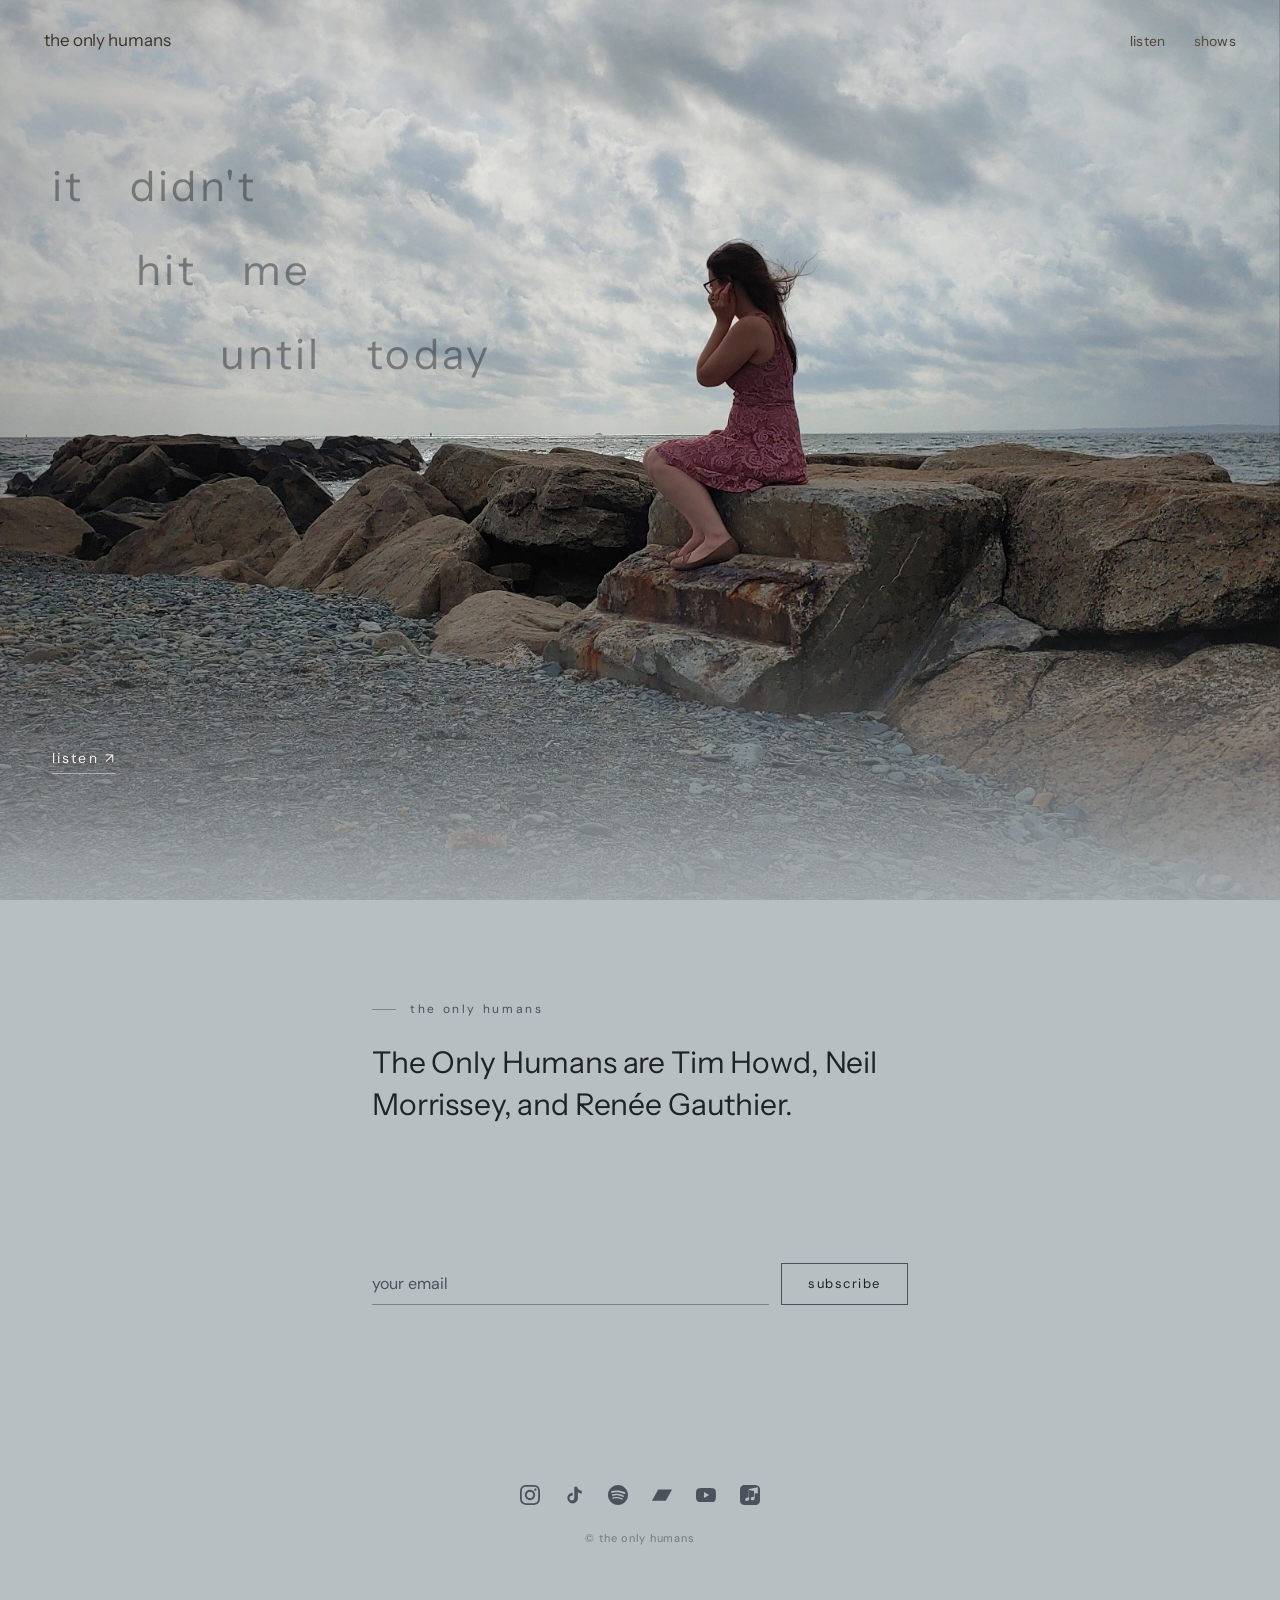
==== commit 06e2b3d1: "Change pre-save CTA to listen with Linktree link Co-Authored-By: Claude Sonnet 4.6 <noreply@anthropi" ====
--- a/index.html
+++ b/index.html
@@ -3,7 +3,7 @@
 <head>
 <meta charset="UTF-8">
 <meta name="viewport" content="width=device-width, initial-scale=1.0">
-<title>The Only Humans — It Didn't Hit Me Until Today</title>
+<title>The Only Humans</title>
 <link rel="preconnect" href="https://fonts.googleapis.com">
 <link rel="preconnect" href="https://fonts.gstatic.com" crossorigin>
 <link href="https://fonts.googleapis.com/css2?family=DM+Sans:ital,opsz,wght@0,9..40,300;0,9..40,400;0,9..40,500;1,9..40,300;1,9..40,400&family=Instrument+Sans:ital,wght@0,400;0,500;0,600;1,400&display=swap" rel="stylesheet">
@@ -37,7 +37,7 @@
       <span class="w" style="animation-delay: 2.3s">today</span>
     </span>
   </div>
-  <a class="cta" href="https://distrokid.com/hyperfollow/theonlyhumans/its-a-beautiful-night-i-think-ill-disappear-forever" target="_blank" rel="noopener">pre-save<span class="arrow">↗</span></a>
+  <a class="cta" href="https://linktr.ee/Theonlyhumans" target="_blank" rel="noopener">listen<span class="arrow">↗</span></a>
 </header>
 
 <main class="content">
